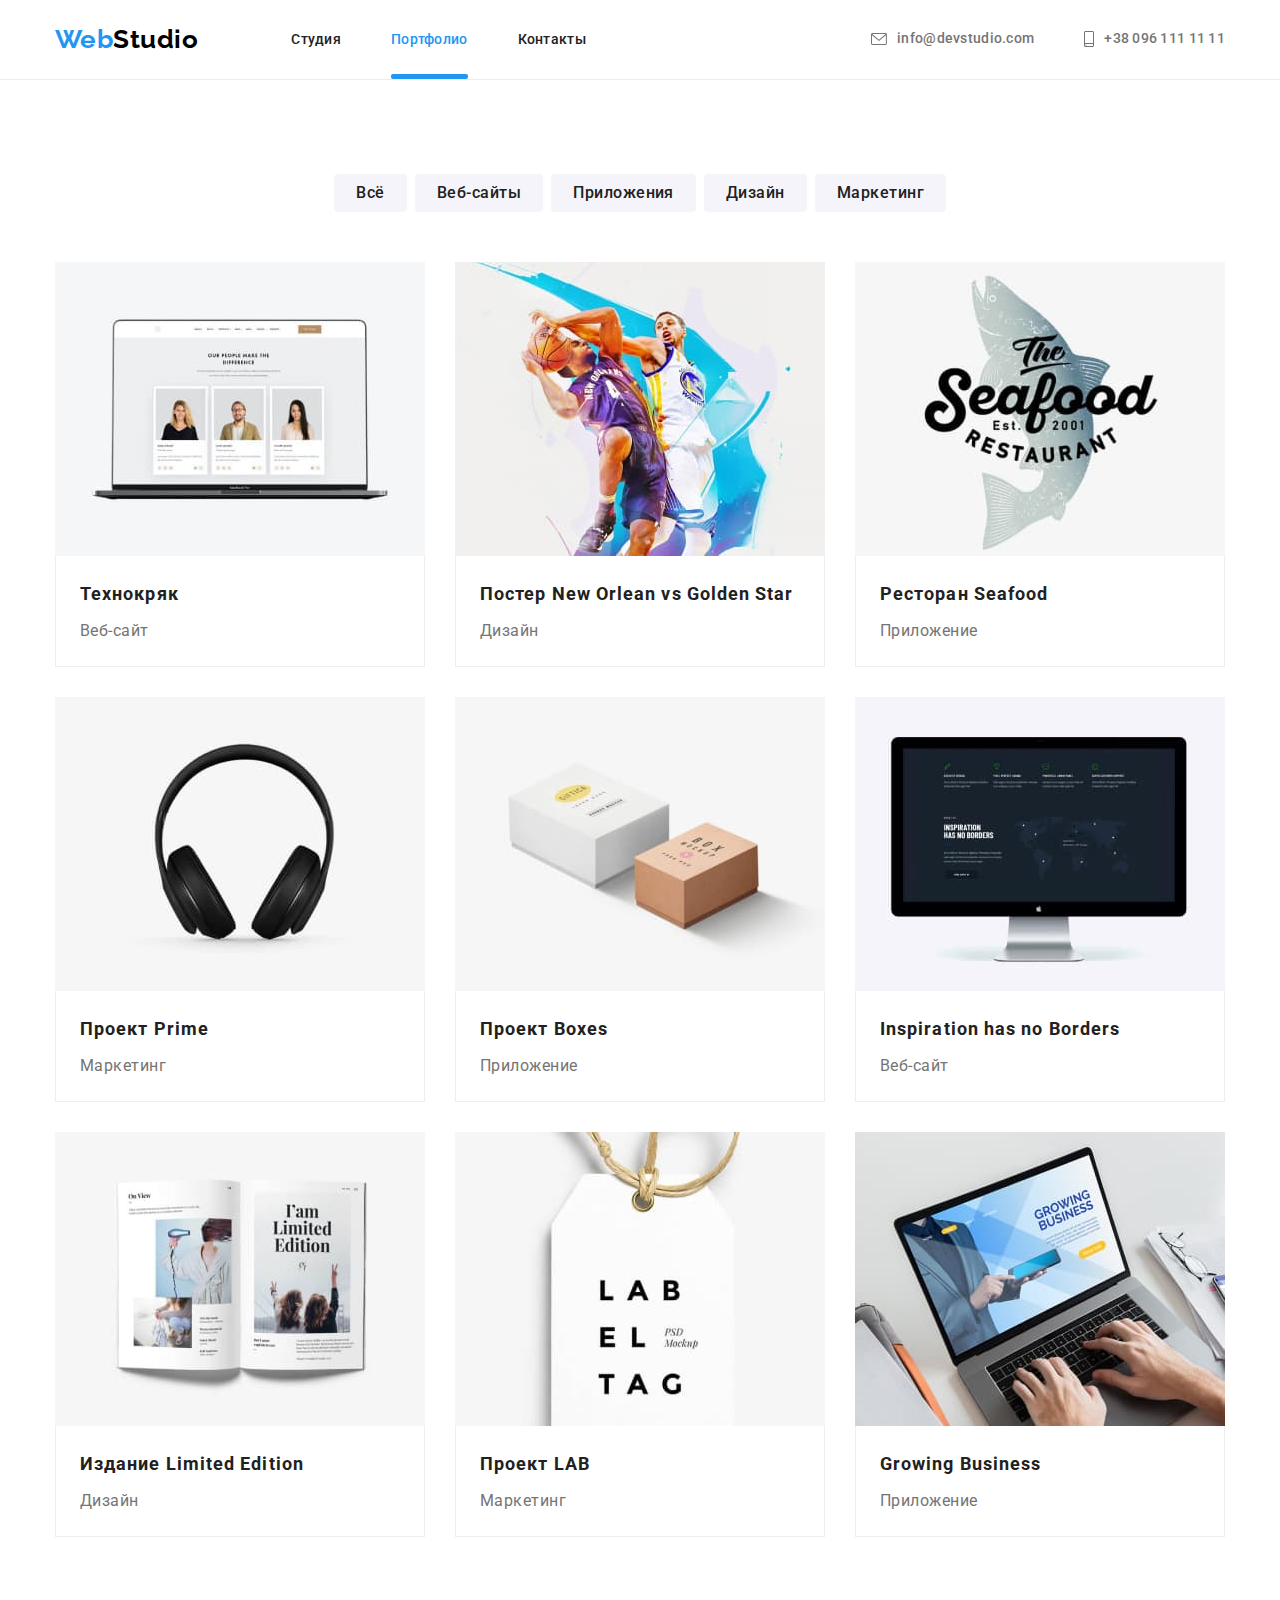
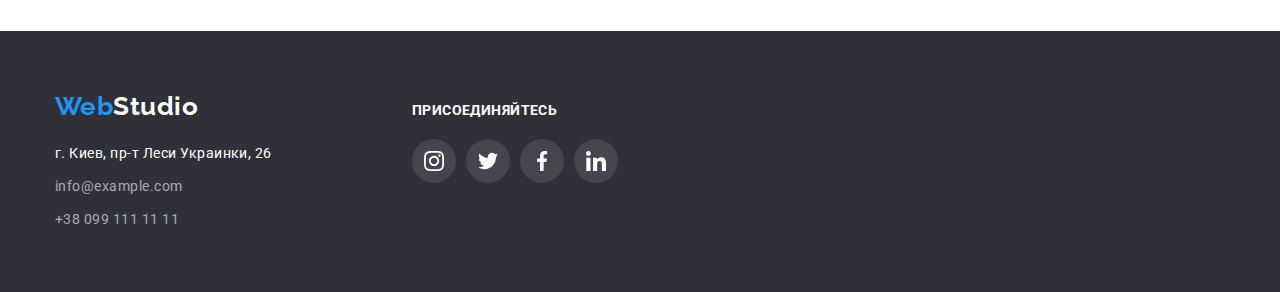
==== portfolio.html @ f2521c7d "hw-5" ====
<!DOCTYPE html>
<html lang="ru">
  <head>
    <meta charset="UTF-8" />
    <meta http-equiv="X-UA-Compatible" content="IE=edge" />
    <meta name="viewport" content="width=device-width, initial-scale=1.0" />
    <title>WebStudio</title>
    <link rel="preconnect" href="https://fonts.googleapis.com" />
    <link rel="preconnect" href="https://fonts.gstatic.com" crossorigin />
    <link
      href="https://fonts.googleapis.com/css2?family=Raleway:wght@700&family=Roboto:wght@400;500;700;900&display=swap"
      rel="stylesheet"
    />
    <link
      rel="stylesheet"
      href="https://cdnjs.cloudflare.com/ajax/libs/modern-normalize/1.1.0/modern-normalize.min.css"
    />
    <link rel="stylesheet" href="./css/styles.css" />
  </head>
  <body class="page">
    <!-- Шапка сайта -->
    <header class="page-header header-container">
      <div class="container">
        <nav class="main-nav main-nav-container">
          <a href="./index.html" class="header-logo list">
            <span>Web</span>Studio
          </a>

          <ul class="site-nav-list list">
            <li class="site-nav-item">
              <a class="site-nav-link list" href="./index.html">Студия</a>
            </li>
            <li class="site-nav-item">
              <a class="site-nav-link list current" href="./portfolio.html"
                >Портфолио</a
              >
            </li>
            <li class="site-nav-item">
              <a class="site-nav-link list" href="">Контакты</a>
            </li>
          </ul>
        </nav>

        <ul class="auth-list list">
          <li class="auth-item">
            <a class="auth-link list" href="mailto:info@devstudio.com"
              ><svg class="mail-icon icons">
                <use href="./images/svg/icons.svg#icon-envelope"></use></svg
              >info@devstudio.com</a
            >
          </li>
          <li class="auth-item">
            <a class="auth-link list" href="tel:+380961111111"
              ><svg class="smartphone-icon icons">
                <use href="./images/svg/icons.svg#icon-smartphone"></use></svg
              >+38 096 111 11 11</a
            >
          </li>
        </ul>
      </div>
    </header>
    <main>
      <!-- Portfolio -->

      <section class="section portfolio">
        <div class="container portfolio">
          <h1 class="section-title portfolio">Фильтр по содержанию</h1>
          <ul class="button-list list">
            <li class="button-item">
              <button class="button" type="button">Всё</button>
            </li>
            <li class="button-item">
              <button class="button" type="button">Веб-сайты</button>
            </li>
            <li class="button-item">
              <button class="button" type="button">Приложения</button>
            </li>
            <li class="button-item">
              <button class="button" type="button">Дизайн</button>
            </li>
            <li class="button-item">
              <button class="button" type="button">Маркетинг</button>
            </li>
          </ul>

          <!-- Portfolio benefits -->
          <ul class="benefits-list list">
            <li class="benefits-item">
              <a href="" class="benefits-link list">
                <div class="box-thumb">
                  <img
                    class="benefits-img"
                    src="./images/portfolio/techno.jpg"
                    alt="Фотокарточки на мониторе"
                  />
                  <div class="thumb">
                    <p class="thumb-text">
                      Ресурс предлагает комплексные предложения с разным уровнем
                      функционала и сервисов. Все это позволит посетителю
                      получить исчерпывающие сведения  о компании или частном
                      лице.
                    </p>
                  </div>
                </div>
                <div class="benefits-wrapper">
                  <h2 class="section-title">Технокряк</h2>
                  <p class="benefits-text">Веб-сайт</p>
                </div>
              </a>
            </li>
            <li class="benefits-item">
              <a href="" class="benefits-link list">
                <div class="box-thumb">
                  <img
                    class="benefits-img"
                    src="./images/portfolio/new-orlean.jpg"
                    alt="Баскетболисты"
                    width="370"
                  />
                  <div class="thumb">
                    <p class="thumb-text">
                      Ресурс предлагает комплексные предложения с разным уровнем
                      функционала и сервисов. Все это позволит посетителю
                      получить исчерпывающие сведения  о компании или частном
                      лице.
                    </p>
                  </div>
                </div>
                <div class="benefits-wrapper">
                  <h2 class="section-title">
                    Постер New Orlean vs Golden Star
                  </h2>
                  <p class="benefits-text">Дизайн</p>
                </div>
              </a>
            </li>
            <li class="benefits-item">
              <a href="" class="benefits-link list">
                <div class="box-thumb">
                  <img
                    class="benefits-img"
                    src="./images/portfolio/seafood.jpg"
                    alt="Логотип ресторана"
                    width="370"
                  />
                  <div class="thumb">
                    <p class="thumb-text">
                      Ресурс предлагает комплексные предложения с разным уровнем
                      функционала и сервисов. Все это позволит посетителю
                      получить исчерпывающие сведения  о компании или частном
                      лице.
                    </p>
                  </div>
                </div>
                <div class="benefits-wrapper">
                  <h2 class="section-title">Ресторан Seafood</h2>
                  <p class="benefits-text">Приложение</p>
                </div>
              </a>
            </li>
            <li class="benefits-item">
              <a href="" class="benefits-link list">
                <div class="box-thumb">
                  <img
                    class="benefits-img"
                    src="./images/portfolio/prime.jpg"
                    alt="Наушники"
                    width="370"
                  />
                  <div class="thumb">
                    <p class="thumb-text">
                      Ресурс предлагает комплексные предложения с разным уровнем
                      функционала и сервисов. Все это позволит посетителю
                      получить исчерпывающие сведения  о компании или частном
                      лице.
                    </p>
                  </div>
                </div>
                <div class="benefits-wrapper">
                  <h2 class="section-title">Проект Prime</h2>
                  <p class="benefits-text">Маркетинг</p>
                </div>
              </a>
            </li>
            <li class="benefits-item">
              <a href="" class="benefits-link list">
                <div class="box-thumb">
                  <img
                    class="benefits-img"
                    src="./images/portfolio/boxes.jpg"
                    alt="Коробки"
                    width="370"
                  />
                  <div class="thumb">
                    <p class="thumb-text">
                      Ресурс предлагает комплексные предложения с разным уровнем
                      функционала и сервисов. Все это позволит посетителю
                      получить исчерпывающие сведения  о компании или частном
                      лице.
                    </p>
                  </div>
                </div>
                <div class="benefits-wrapper">
                  <h2 class="section-title">Проект Boxes</h2>
                  <p class="benefits-text">Приложение</p>
                </div>
              </a>
            </li>
            <li class="benefits-item">
              <a href="" class="benefits-link list">
                <div class="box-thumb">
                  <img
                    class="benefits-img"
                    src="./images/portfolio/inspiration.jpg"
                    alt="Монитор с картой"
                    width="370"
                  />
                  <div class="thumb">
                    <p class="thumb-text">
                      Ресурс предлагает комплексные предложения с разным уровнем
                      функционала и сервисов. Все это позволит посетителю
                      получить исчерпывающие сведения  о компании или частном
                      лице.
                    </p>
                  </div>
                </div>
                <div class="benefits-wrapper">
                  <h2 class="section-title">Inspiration has no Borders</h2>
                  <p class="benefits-text">Веб-сайт</p>
                </div>
              </a>
            </li>
            <li class="benefits-item">
              <a href="" class="benefits-link list">
                <div class="box-thumb">
                  <img
                    class="benefits-img"
                    src="./images/portfolio/limited-edition.jpg"
                    alt="Журнал на светлом фоне"
                    width="370"
                  />
                  <div class="thumb">
                    <p class="thumb-text">
                      Ресурс предлагает комплексные предложения с разным уровнем
                      функционала и сервисов. Все это позволит посетителю
                      получить исчерпывающие сведения  о компании или частном
                      лице.
                    </p>
                  </div>
                </div>
                <div class="benefits-wrapper">
                  <h2 class="section-title">Издание Limited Edition</h2>
                  <p class="benefits-text">Дизайн</p>
                </div>
              </a>
            </li>
            <li class="benefits-item">
              <a href="" class="benefits-link list">
                <div class="box-thumb">
                  <img
                    class="benefits-img"
                    src="./images/portfolio/lab.jpg"
                    alt="Этикетка на светлом фоне"
                    width="370"
                  />
                  <div class="thumb">
                    <p class="thumb-text">
                      Ресурс предлагает комплексные предложения с разным уровнем
                      функционала и сервисов. Все это позволит посетителю
                      получить исчерпывающие сведения  о компании или частном
                      лице.
                    </p>
                  </div>
                </div>
                <div class="benefits-wrapper">
                  <h2 class="section-title">Проект LAB</h2>
                  <p class="benefits-text">Маркетинг</p>
                </div>
              </a>
            </li>
            <li class="benefits-item">
              <a href="" class="benefits-link list">
                <div class="box-thumb">
                  <img
                    class="benefits-img"
                    src="./images/portfolio/growing-business.jpg"
                    alt="Ноутбук с открытой программой"
                    width="370"
                  />
                  <div class="thumb">
                    <p class="thumb-text">
                      Ресурс предлагает комплексные предложения с разным уровнем
                      функционала и сервисов. Все это позволит посетителю
                      получить исчерпывающие сведения  о компании или частном
                      лице.
                    </p>
                  </div>
                </div>
                <div class="benefits-wrapper">
                  <h2 class="section-title">Growing Business</h2>
                  <p class="benefits-text">Приложение</p>
                </div>
              </a>
            </li>
          </ul>
        </div>
      </section>
    </main>
    <footer class="footer">
      <div class="container footer-container">
        <div class="footer-address">
          <a class="footer-logo list" href="./index.html">
            <span>Web</span>Studio
          </a>
          <address class="footer-address">
            <p class="footer-text">г. Киев, пр-т Леси Украинки, 26</p>
            <ul class="list">
              <li class="address-mail">
                <a class="footer-link list" href="mailto:info@example.com"
                  >info@example.com</a
                >
              </li>
              <li class="address-phone">
                <a class="footer-link list" href="tel:+380991111111"
                  >+38 099 111 11 11</a
                >
              </li>
            </ul>
          </address>
        </div>
        <div class="connecting">
          <h2 class="section-title">присоединяйтесь</h2>
          <ul class="socials list">
            <li class="socials-item">
              <a href="" class="socials-link">
                <svg width="20" height="20" class="socials-icon">
                  <use href="./images/svg/icons.svg#icon-instagram"></use>
                </svg>
              </a>
            </li>
            <li class="socials-item">
              <a href="" class="socials-link">
                <svg width="20" height="20" class="socials-icon">
                  <use href="./images/svg/icons.svg#icon-twitter"></use>
                </svg>
              </a>
            </li>
            <li class="socials-item">
              <a href="" class="socials-link">
                <svg width="20" height="20" class="socials-icon">
                  <use href="./images/svg/icons.svg#icon-facebook"></use>
                </svg>
              </a>
            </li>
            <li class="socials-item">
              <a href="" class="socials-link">
                <svg width="20" height="20" class="socials-icon">
                  <use href="./images/svg/icons.svg#icon-linkedin"></use>
                </svg>
              </a>
            </li>
          </ul>
        </div>
      </div>
    </footer>
  </body>
</html>
---- css/styles.css ----
:root {
  --title-text-color: #212121;
  --text-color: #757575;
  --accent-color: #2196f3;
  --accent-color-secondary: #188ce8;
  --black-color: #000000;
  --white-color: #ffffff;
  --footer-link-color: rgba(255, 255, 255, 0.6);
  --secondary-background-color: #2f303a;
  --third-background-color: #f5f4fa;
  --indent: 30px;
  --items: 3;
  --timing-function: cubic-bezier(0.4, 0, 0.2, 1);
  --duration: 250ms;
}

/* flex-basis: calc((100% - var(--indent) * (var(--items) - 1)) / var(--items)); */
/* title text color #212121 */
/* text color #757575 */
/* accent color #2196F3 */
/* black color #000000 */
/* white color #FFFFFF */
/* footer link color rgba(255, 255, 255, 0.6) */
/* secondary background color #2F303A */
/*  */
/* third background color #F5F4FA */

/* Reset style */

h1,
h2,
h3,
h4,
h5,
h6,
p {
  margin: 0;
}

img {
  display: block;
}

.list {
  padding: 0;
  margin: 0;
  list-style: none;
  text-decoration: none;
}
.hero-button,
.button {
  border: none;
  cursor: pointer;
}

/* General style */

*:hover,
*:focus {
  transition: color var(--duration) var(--timing-function);
}

.container {
  width: 1200px;
  padding-left: 15px;
  padding-right: 15px;
  margin-left: auto;
  margin-right: auto;

  /* outline: 2px solid tomato;
  outline-offset: -2px; */
}

/* Page */

.page {
  background-color: var(--white-color);
  color: var(--text-color);
  font-family: "Roboto", sans-serif;
  font-size: 16px;
  letter-spacing: 0.03em;
}

/* Header */

.page-header {
  padding-top: 24px;
  padding-bottom: 24px;
  border-bottom: 1px solid #ececec;
}

.header-container > .container {
  display: flex;
  align-items: center;
}

.main-nav-container {
  display: flex;
}

.header-logo {
  display: block;
  margin-right: 93px;

  color: var(--black-color);
  font-family: "Raleway", sans-serif;
  font-weight: 700;
  font-size: 26px;
  line-height: 1.19;
}
.header-logo span {
  color: var(--accent-color);
}

/* Site-nav */

.site-nav-list {
  display: flex;
  gap: 50px;
  align-items: center;
}

.site-nav-link {
  position: relative;
  transition: color var(--duration) var(--timing-function);

  padding-top: 32px;
  padding-bottom: 32px;

  color: var(--title-text-color);
  font-weight: 500;
  font-size: 14px;
  line-height: 1.14;
  letter-spacing: 0.02em;
}
.site-nav-link:hover,
.site-nav-link:focus {
  color: var(--accent-color);
}

.site-nav-link.current {
  color: var(--accent-color);
}

.site-nav-link.current::after {
  display: block;

  position: absolute;
  bottom: 0;
  left: 0;

  content: "";
  width: 100%;
  height: 5px;
  background: var(--accent-color);
  border-radius: 2px;
}

/* Auth-list, link */

.auth-list {
  display: flex;
  align-items: center;
  margin-left: auto;
  gap: 50px;
}

.auth-link {
  transition: color var(--duration) var(--timing-function);

  display: flex;
  align-items: center;

  color: var(--text-color);
  font-weight: 500;
  font-size: 14px;
  line-height: 1.14;
  letter-spacing: 0.02em;
}

.mail-icon {
  width: 16px;
  height: 12px;
  margin-right: 10px;
  fill: currentColor;
}

.smartphone-icon {
  width: 10px;
  height: 16px;
  margin-right: 10px;
  fill: currentColor;
}

.auth-link:hover,
.auth-link:focus {
  color: var(--accent-color);
}

.icons:hover,
.icons:focus {
  fill: var(--accent-color);
}

/* Hero */

.hero {
  margin-left: auto;
  margin-right: auto;
  max-width: 1600px;
  height: 600px;
  background-color: var(--secondary-background-color);
  background-image: linear-gradient(
      to right,
      rgba(47, 48, 58, 0.4),
      rgba(47, 48, 58, 0.4)
    ),
    url(../images/bg.jpg);
  background-size: cover;
  background-position: center;
  padding-top: 200px;
  padding-bottom: 200px;
}

.hero-title {
  display: block;
  width: 696px;
  margin-bottom: 30px;
  margin-left: auto;
  margin-right: auto;
  color: var(--white-color);
  font-weight: 900;
  font-size: 44px;
  line-height: 1.36;
  text-align: center;
  letter-spacing: 0.06em;
  text-transform: uppercase;
}
.hero-button {
  transition: background-color var(--duration) var(--timing-function),
    color var(--duration) var(--timing-function);

  display: block;
  margin-left: auto;
  margin-right: auto;
  border-radius: 4px;
  min-width: 200px;
  padding: 10px 32px;

  color: var(--white-color);
  background-color: var(--accent-color);
  font-family: inherit;
  font-weight: 700;
  font-size: inherit;
  line-height: 1.88;
  letter-spacing: 0.06em;
}
.hero-button:hover,
.hero-button:focus {
  background-color: var(--accent-color-secondary);
}

/* Section General*/

.section {
  padding-top: 94px;
  padding-bottom: 94px;
}

.section-title {
  color: var(--title-text-color);
}

/* Section Features */

.features-list {
  display: flex;
  gap: 30px;
}

.features-item {
  width: 270px;
}

.features-item > .section-title {
  display: block;
  margin-bottom: 10px;
}

.features-bg {
  display: flex;
  justify-content: center;
  align-items: center;
  background-color: var(--third-background-color);
  width: 270px;
  height: 120px;
  border-radius: 4px;
  margin-bottom: 30px;
  padding: 25px auto;
}

.features-icon {
  width: 70px;
  height: 70px;
}

.features .section-title {
  font-weight: 700;
  font-size: 14px;
  line-height: 1.14;
  text-transform: uppercase;
}

.features-container > .section-title {
  display: none;
}

.features-text {
  font-size: 14px;
  line-height: 1.71;
}

/* Section Job*/

.section.job {
  padding-top: 0;
}

.job-list {
  display: flex;
  flex-wrap: wrap;
  gap: var(--indent);
}

.job-item {
  position: relative;
  overflow: hidden;

  flex-basis: calc((100% - var(--indent) * (var(--items) - 1)) / var(--items));
}

.job .section-title {
  margin-bottom: 50px;

  font-weight: 700;
  font-size: 36px;
  line-height: 1.17;
  text-align: center;
}

.job-thumb {
  position: absolute;
  bottom: 0;
  width: 100%;
  padding-top: 27px;
  padding-bottom: 27px;
  background: rgba(47, 48, 58, 0.8);
}

.job-thumb-text {
  text-align: center;
  font-weight: 700;
  font-size: 14px;
  line-height: 1.14;
  text-transform: uppercase;

  color: var(--white-color);
}

/* Section Team */

.section.team {
  padding-top: 94px;
}

.team-list {
  display: flex;
  flex-wrap: wrap;
  gap: var(--indent);
  --items: 4;
}

.team-item {
  flex-basis: calc((100% - var(--indent) * (var(--items) - 1)) / var(--items));
  box-shadow: 0px 1px 3px rgba(0, 0, 0, 0.12), 0px 1px 1px rgba(0, 0, 0, 0.14),
    0px 2px 1px rgba(0, 0, 0, 0.2);
  border-radius: 0px 0px 4px 4px;
}

.team-wrapper {
  text-align: center;
  padding-top: 30px;
  padding-bottom: 30px;
  padding-left: 5px;
  padding-right: 5px;

  background-color: var(--white-color);
}

.team-wrapper > .section-title {
  display: block;
  margin-bottom: 10px;
}

.socials {
  display: flex;
  background-color: var(--white-color);
  justify-content: center;
  align-items: center;
  gap: 10px;
}

.socials-link {
  transition: background-color var(--duration) var(--timing-function),
    fill var(--duration) var(--timing-function);

  display: flex;
  justify-content: center;
  align-items: center;
  background-color: var(--white-color);
  fill: #afb1b8;
  width: 44px;
  height: 44px;
  border-radius: 50%;
}

.socials-link:hover,
.socials-link:focus {
  background-color: var(--accent-color);
  fill: var(--white-color);
}

.section.team {
  background-color: var(--third-background-color);
}
.team-item > .section-title,
.team-item > .section-text {
  line-height: 1.19;
  text-align: center;
}

.team-item > .section-title {
  font-size: 16px;
  font-weight: 500;
}

.section .section-text {
  margin-bottom: 16px;
}

.container > .section-title {
  margin-bottom: 50px;

  font-weight: 700;
  font-size: 36px;
  line-height: 1.17;
  text-align: center;
}

/* Customers */

.customers .section-title {
  margin-bottom: 50px;
}

.customers-list {
  display: flex;
  align-items: center;
  flex-wrap: wrap;
  gap: var(--indent);
  --items: 4;
}

.customers-link {
  transition: border-color var(--duration) var(--timing-function),
    fill var(--duration) var(--timing-function);

  display: flex;
  justify-content: center;
  align-items: center;
  flex-basis: calc((100% - var(--indent) * (var(--items) - 1)) / var(--items));
  width: 170px;
  height: 92px;
  border: 1px solid #afb1b8;
  fill: #afb1b8;
  border-radius: 4px;
}

.customers-link:hover,
.customers-link:focus {
  border-color: var(--accent-color);
  fill: var(--accent-color);
}

/* Footer */

.footer {
  background-color: var(--secondary-background-color);
  padding-top: 60px;
  padding-bottom: 60px;
}

.footer-logo {
  display: block;
  margin-bottom: 20px;

  color: var(--white-color);
  font-family: "Raleway", sans-serif;
  font-weight: 700;
  font-size: 26px;
  line-height: 1.19;
}

.footer-logo span {
  color: var(--accent-color);
}

.footer-text {
  display: block;
  margin-bottom: 9px;

  color: var(--white-color);
}

.address-mail {
  margin-bottom: 9px;
}

.footer-link {
  color: var(--footer-link-color);
}

.footer-link,
.footer-text {
  font-size: 14px;
  line-height: 1.71;
}

.footer-address {
  font-style: normal;
}

.footer-container {
  display: flex;
  align-items: baseline;
}

.footer-address {
  margin-right: 70px;
}

.connecting .section-title {
  margin-bottom: 20px;
  font-weight: 700;
  font-size: 14px;
  line-height: 1.14;
  letter-spacing: 0.03em;
  text-transform: uppercase;
  color: var(--white-color);
}

.connecting .socials {
  background-color: var(--secondary-background-color);
  padding-bottom: 0;
}

.connecting .socials-link {
  transition: background-color var(--duration) var(--timing-function);

  fill: var(--white-color);
  background-color: rgba(255, 255, 255, 0.1);
}

.connecting .socials-link:hover,
.connecting .socials-link:focus {
  background-color: var(--accent-color);
}

/* Portfolio */

.portfolio > .section-title {
  display: none;
}

.button-list {
  display: flex;
  justify-content: center;
  gap: 8px;
  margin-bottom: 50px;
}

.button {
  min-width: 73px;
  padding: 6px 22px;
  border-radius: 4px;
  border-color: var(--third-background-color);

  transition: background-color var(--duration) var(--timing-function),
    color var(--duration) var(--timing-function),
    box-shadow var(--duration) var(--timing-function);

  color: var(--title-text-color);
  background-color: var(--third-background-color);
  font-family: inherit;
  font-weight: 500;
  font-size: inherit;
  line-height: 1.62;
  text-align: center;
  letter-spacing: inherit;
}

.button:not(:last-child) {
  display: inline-block;
  margin-right: 8px;
}

.button:hover,
.button:focus {
  color: var(--white-color);
  background-color: var(--accent-color);
  border-color: var(--accent-color);
  box-shadow: 0px 3px 1px rgba(0, 0, 0, 0.1), 0px 1px 2px rgba(0, 0, 0, 0.08),
    0px 2px 2px rgba(0, 0, 0, 0.12);
}

.backdrop {
  position: fixed;
  top: 0;
  left: 0;
  opacity: 1;
  transition: opacity var(--duration) var(--timing-function),
    visibility var(--duration) var(--timing-function);

  width: 100%;
  height: 100%;

  background: rgba(0, 0, 0, 0.2);
}

.overlay {
  position: relative;
  transform: translate(-50%, -50%) scale(1, 1);
  transition: transform var(--duration) var(--timing-function),
    opacity var(--duration) var(--timing-function);
  opacity: 1;

  width: 528px;
  height: 581px;
  top: 50%;
  left: 50%;

  background: #ffffff;
  box-shadow: 0px 1px 3px rgba(0, 0, 0, 0.12), 0px 1px 1px rgba(0, 0, 0, 0.14),
    0px 2px 1px rgba(0, 0, 0, 0.2);
  border-radius: 4px;
}

.backdrop.is-hidden {
  visibility: hidden;
  opacity: 0;
  pointer-events: none;
}

.backdrop.is-hidden .overlay {
  opacity: 0;
  transform: translate(-50%, -50%) scale(0.1, 0.1);
}

.overlay-btn {
  position: absolute;
  top: 8px;
  right: 8px;
  cursor: pointer;

  display: flex;
  justify-content: center;
  align-items: center;

  width: 30px;
  height: 30px;

  border: 1px solid rgba(0, 0, 0, 0.1);
  border-radius: 50%;
}

.overlay-svg {
  width: 18px;
  height: 18px;
}
/* Benefits */

.benefits-list {
  display: flex;
  flex-wrap: wrap;
  gap: var(--indent);
  --items: 9;
}

.benefits-wrapper {
  padding-left: 24px;
  padding-right: 24px;
  padding-bottom: 20px;
  padding-top: 20px;
  background: #ffffff;
  border: 1px solid #eeeeee;
  border-top: none;
}

.benefits-link {
  transition: box-shadow var(--duration) var(--timing-function);

  color: var(--text-color);
  display: inline-block;
}

.box-thumb {
  position: relative;
  overflow: hidden;
}

.thumb {
  position: absolute;
  top: 0;
  left: 0;
  width: 100%;
  height: 100%;

  transition: transform var(--duration) var(--timing-function);
  transform: translateY(100%);

  padding: 63px 24px;

  background: rgba(33, 150, 243, 0.9);
}

.thumb-text {
  font-size: 18px;
  line-height: 1.56;
  letter-spacing: 0.03em;
  color: var(--white-color);
}

.benefits-link:hover,
.benefits-link:focus {
  box-shadow: 0px 1px 1px rgba(0, 0, 0, 0.12), 0px 4px 4px rgba(0, 0, 0, 0.06),
    1px 4px 6px rgba(0, 0, 0, 0.16);
}

.benefits-link:hover .thumb,
.benefits-link:focus .thumb {
  transform: translateY(0);
}

.benefits-list .section-title {
  margin-bottom: 4px;
  font-weight: 700;
  font-size: 18px;
  line-height: 2;
  letter-spacing: 0.06em;
}
.benefits-list .benefits-text {
  line-height: 1.88;
}
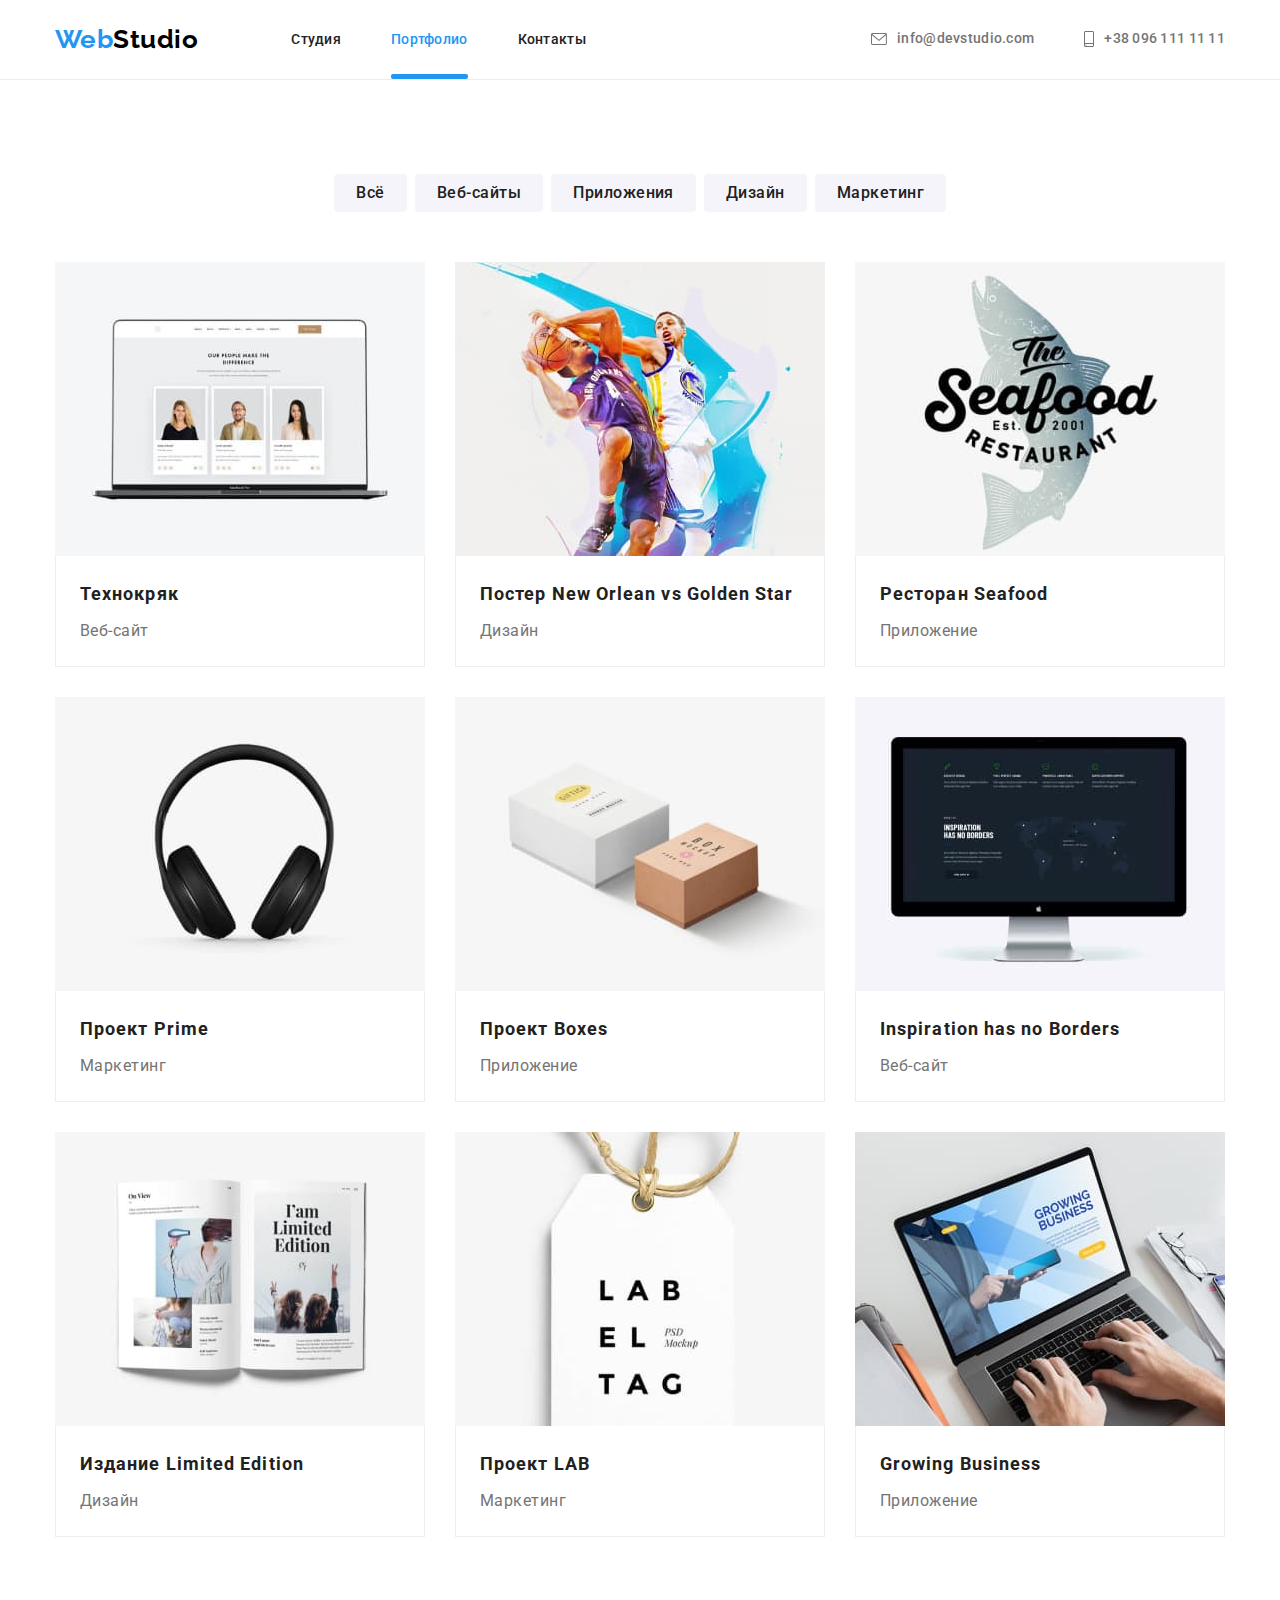
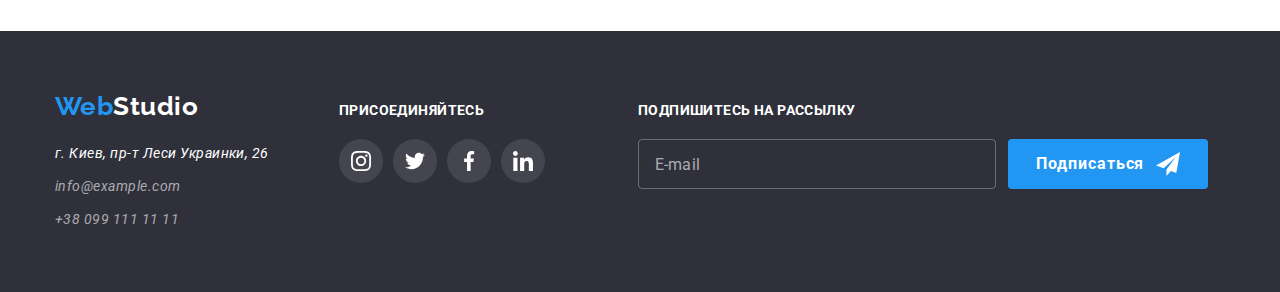
==== commit 448f6feb: "Copied footer to Portfolio" ====
--- a/portfolio.html
+++ b/portfolio.html
@@ -321,7 +321,7 @@
           <a class="footer-logo list" href="./index.html">
             <span>Web</span>Studio
           </a>
-          <address class="footer-address">
+          <address>
             <p class="footer-text">г. Киев, пр-т Леси Украинки, 26</p>
             <ul class="list">
               <li class="address-mail">
@@ -370,6 +370,29 @@
             </li>
           </ul>
         </div>
+        <form class="footer-form">
+          <p class="section-title footer-form-text">Подпишитесь на рассылку</p>
+
+          <div class="sigh-up">
+            <input
+              name="user_email"
+              type="text"
+              class="footer-form-input"
+              placeholder="E-mail"
+            />
+            <span class="footer-form-wrapper">
+              <button
+                class="button-modal-submit hero-button button-sigh-up"
+                type="submit"
+              >
+                Подписаться
+              </button>
+              <svg class="footer-button-modal-icon">
+                <use href="./images/svg/icons.svg#icon-sign-up"></use>
+              </svg>
+            </span>
+          </div>
+        </form>
       </div>
     </footer>
   </body>
--- a/css/styles.css
+++ b/css/styles.css
@@ -8,6 +8,7 @@
   --footer-link-color: rgba(255, 255, 255, 0.6);
   --secondary-background-color: #2f303a;
   --third-background-color: #f5f4fa;
+  --modal-text: #212121;
   --indent: 30px;
   --items: 3;
   --timing-function: cubic-bezier(0.4, 0, 0.2, 1);
@@ -54,6 +55,20 @@
 }
 
 /* General style */
+
+.visually-hidden {
+  position: absolute;
+  width: 1px;
+  height: 1px;
+  margin: -1px;
+  border: 0;
+  padding: 0;
+
+  white-space: nowrap;
+  clip-path: inset(100%);
+  clip: rect(0 0 0 0);
+  overflow: hidden;
+}
 
 *:hover,
 *:focus {
@@ -576,6 +591,80 @@
   background-color: var(--accent-color);
 }
 
+.footer-form {
+  margin-left: 93px;
+}
+
+.sigh-up {
+  display: flex;
+  align-items: center;
+}
+
+.footer-form-wrapper {
+  display: block;
+  position: relative;
+}
+
+.footer-form-text {
+  font-weight: 700;
+  font-size: 14px;
+  line-height: 1.14;
+  letter-spacing: 0.03em;
+  text-transform: uppercase;
+  color: var(--white-color);
+  margin-bottom: 20px;
+}
+
+.footer-form-input {
+  cursor: pointer;
+  width: 358px;
+  height: 50px;
+  padding: 15px 16px;
+
+  background-color: transparent;
+  font-size: 16px;
+  line-height: 1.25;
+  letter-spacing: 0.01em;
+  color: var(--white-color);
+  border: 1px solid rgba(255, 255, 255, 0.3);
+  border-radius: 4px;
+
+  transition: filter var(--duration) var(--timing-function);
+}
+
+.footer-form-input:focus {
+  outline: none;
+  filter: drop-shadow(0px 4px 4px rgba(0, 0, 0, 0.15));
+}
+
+.footer-form-input::placeholder {
+  font-size: 16px;
+  line-height: 1.25;
+
+  color: rgba(255, 255, 255, 0.6);
+}
+
+.button-sigh-up {
+  margin-left: 12px;
+  text-align: left;
+  padding-left: 28px;
+}
+
+.footer-button-modal-icon {
+  display: block;
+  position: absolute;
+  top: 50%;
+  right: 28px;
+  transform: translateY(-50%);
+  width: 24px;
+  height: 24px;
+
+  transition: box-shadow var(--duration) var(--timing-function);
+}
+
+.footer-button-modal-icon:hover .footer-button-modal-icon:focus {
+  box-shadow: 0px 4px 4px rgba(0, 0, 0, 0.15);
+}
 /* Portfolio */
 
 .portfolio > .section-title {
@@ -648,6 +737,7 @@
   height: 581px;
   top: 50%;
   left: 50%;
+  padding: 40px;
 
   background: #ffffff;
   box-shadow: 0px 1px 3px rgba(0, 0, 0, 0.12), 0px 1px 1px rgba(0, 0, 0, 0.14),
@@ -679,14 +769,209 @@
   width: 30px;
   height: 30px;
 
+  border-radius: 50%;
+
+  background: #ffffff;
   border: 1px solid rgba(0, 0, 0, 0.1);
-  border-radius: 50%;
+}
+
+.overlay-btn:focus .overlay-svg {
+  fill: var(--accent-color);
+}
+
+.overlay-btn:focus {
+  outline: none;
 }
 
 .overlay-svg {
+  transition: fill var(--duration) var(--timing-function);
+
   width: 18px;
   height: 18px;
 }
+
+/* Modal */
+
+.modal-form {
+  display: flex;
+  flex-direction: column;
+}
+
+.modal-input {
+  cursor: pointer;
+  padding-left: 42px;
+  padding-top: 12px;
+  padding-bottom: 12px;
+
+  transition: border var(--duration) var(--timing-function);
+
+  height: 40px;
+  width: 100%;
+  border: 1px solid rgba(33, 33, 33, 0.2);
+  border-radius: 4px;
+
+  font-size: 12px;
+  line-height: 1.17;
+  letter-spacing: 0.01em;
+  color: var(--modal-text);
+}
+
+.modal-input:focus {
+  outline: none;
+  border: 1px solid var(--accent-color);
+}
+
+.modal-input:focus + .modal-icon {
+  fill: var(--accent-color);
+}
+
+.modal-comment {
+  height: 120px;
+  width: 100%;
+  border: 1px solid rgba(33, 33, 33, 0.2);
+  border-radius: 4px;
+
+  font-size: 12px;
+  line-height: 1.17;
+  letter-spacing: 0.01em;
+
+  transition: border var(--duration) var(--timing-function);
+
+  padding: 12px 16px;
+  resize: none;
+}
+
+.modal-comment:focus {
+  outline: none;
+  border: 1px solid var(--accent-color);
+}
+
+.modal-comment::placeholder {
+  font-size: 12px;
+  line-height: 1.17;
+  letter-spacing: 0.01em;
+
+  color: rgba(117, 117, 117, 0.5);
+}
+
+.modal-text {
+  margin-bottom: 12px;
+  font-weight: 700;
+  font-size: 20px;
+  line-height: 1.15;
+  color: var(--modal-text);
+}
+
+.modal-label {
+  margin-bottom: 10px;
+}
+
+.modal-label-desc {
+  display: block;
+  margin-bottom: 4px;
+
+  font-size: 12px;
+  line-height: 1.17;
+  letter-spacing: 0.01em;
+  color: var(--text-color);
+}
+
+.modal-icon-wrapper {
+  display: block;
+  position: relative;
+}
+
+.modal-icon {
+  display: block;
+  position: absolute;
+  top: 50%;
+  left: 12px;
+  transform: translateY(-50%);
+
+  transition: fill var(--duration) var(--timing-function);
+
+  width: 18px;
+  height: 18px;
+}
+
+.modal-label-comment {
+  margin-bottom: 20px;
+}
+
+.checkbox-wrapper {
+  margin-bottom: 30px;
+}
+
+.checkbox {
+  position: absolute;
+  width: 1px;
+  height: 1px;
+  margin: -1px;
+  border: 0;
+  padding: 0;
+
+  white-space: nowrap;
+  clip-path: inset(100%);
+  clip: rect(0 0 0 0);
+  overflow: hidden;
+}
+
+.checkbox:checked + .label-checkbox::before {
+  background-color: var(--accent-color);
+  background-image: url(../images/svg/custom-checkbox.svg);
+  background-size: contain;
+  background-origin: border-box;
+  border: 2px solid var(--accent-color);
+}
+
+.label-checkbox {
+  display: flex;
+  flex-wrap: wrap;
+  align-items: center;
+
+  transition: background-color var(--duration) var(--timing-function),
+    border var(--duration) var(--timing-function);
+
+  font-size: 14px;
+  line-height: 1.71;
+
+  color: #757575;
+}
+
+.label-checkbox::before {
+  display: inline-block;
+  margin-left: 14px;
+  margin-right: 7px;
+  content: "";
+  width: 16px;
+  height: 15px;
+  cursor: pointer;
+
+  border: 2px solid #212121;
+  border-radius: 2px;
+}
+
+.modal-link-policy {
+  padding: 0;
+  margin: 0;
+  display: inline-block;
+  font-size: 14px;
+  line-height: 1.71;
+  text-decoration-line: underline;
+
+  color: #2196f3;
+}
+
+.button-modal-submit {
+  transition: box-shadow var(--duration) var(--timing-function);
+}
+
+.button-modal-submit:focus .button-modal-submit:hover {
+  outline: none;
+  box-shadow: 0px 1px 3px rgba(0, 0, 0, 0.12), 0px 1px 1px rgba(0, 0, 0, 0.14),
+    0px 2px 1px rgba(0, 0, 0, 0.2);
+}
+
 /* Benefits */
 
 .benefits-list {
